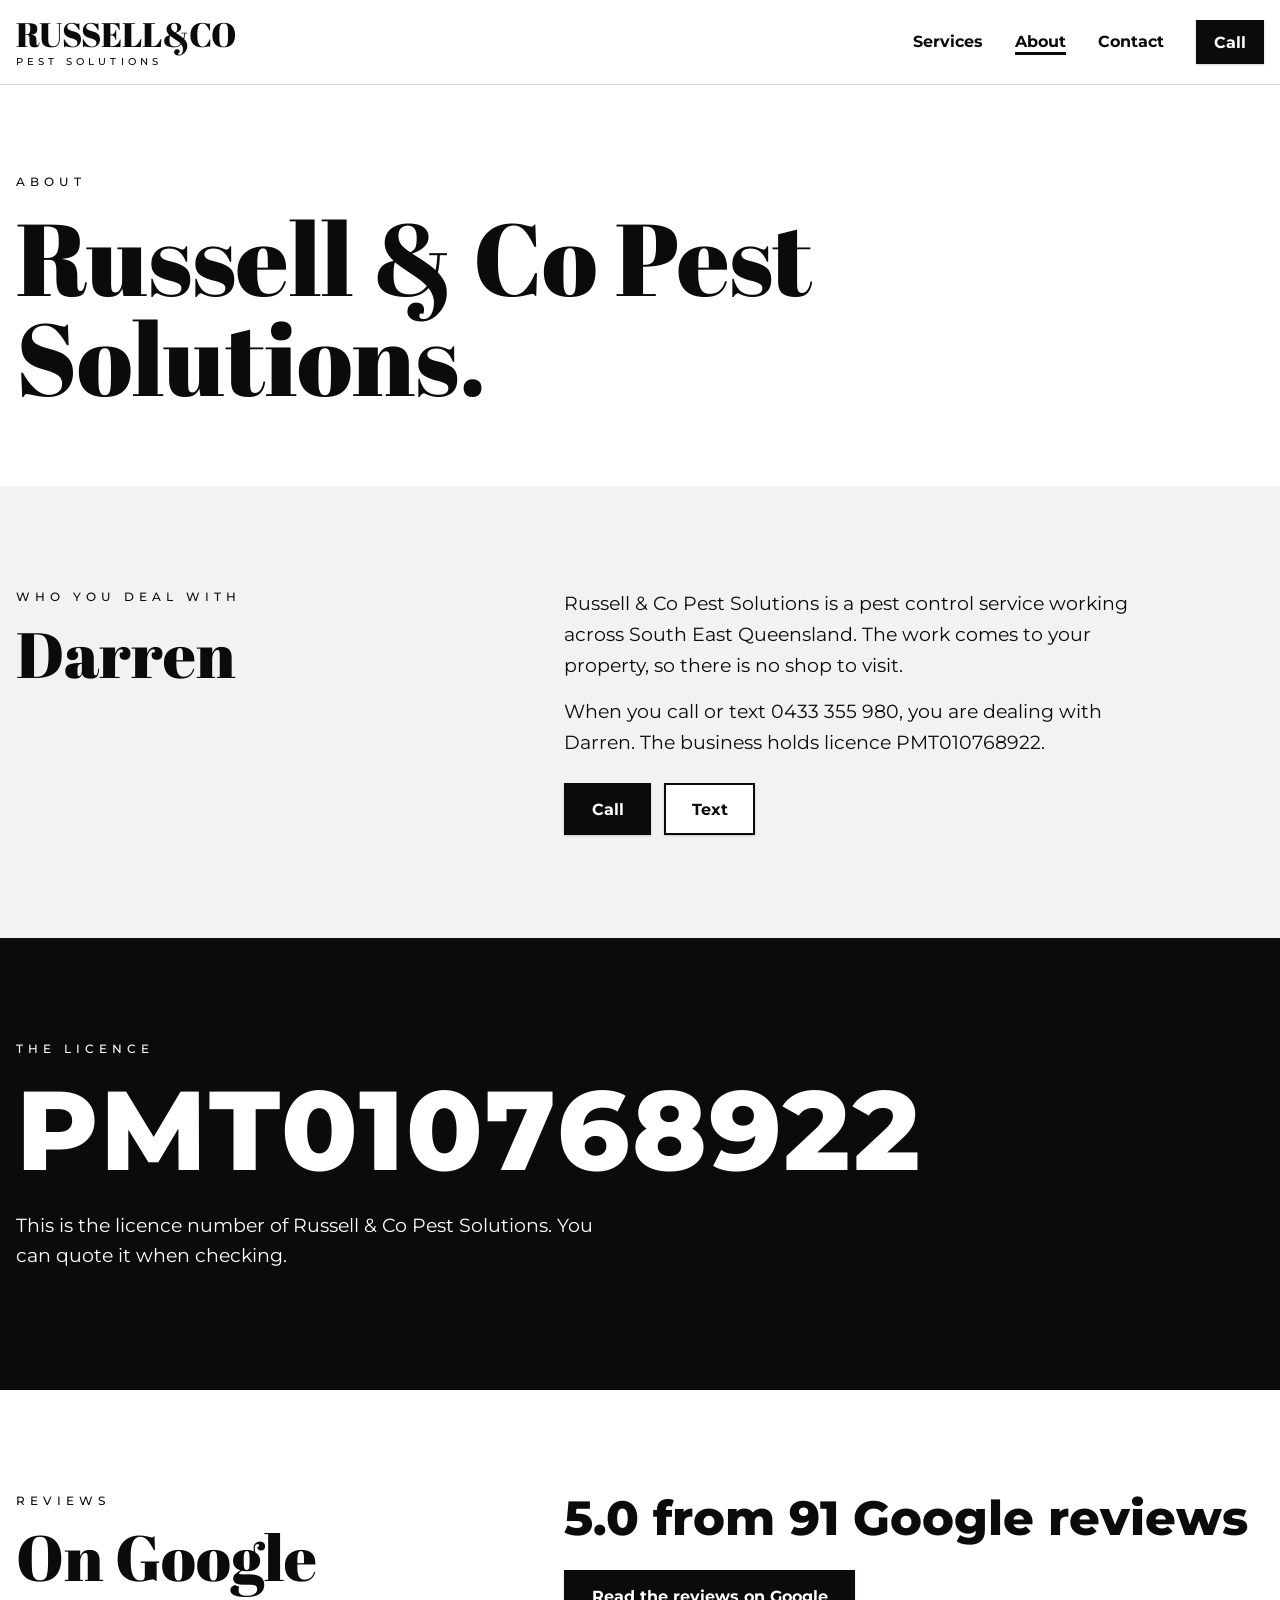
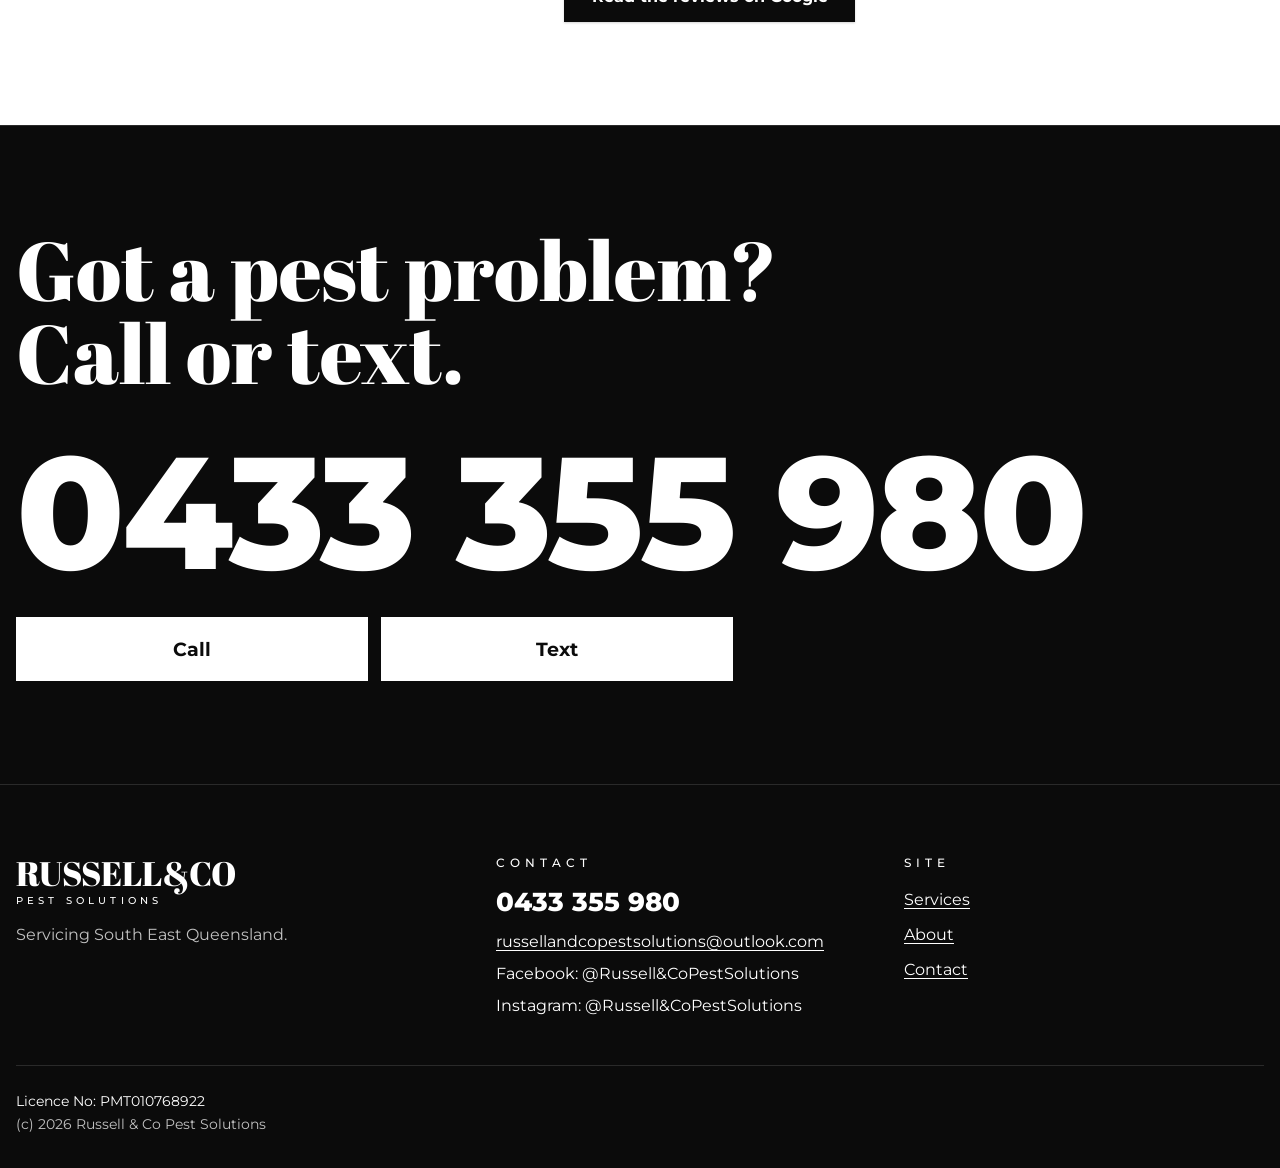
==== about.html @ 946ad340 "Build Russell & Co Pest Solutions website Four-page static site: phone number poster hero, services," ====
<!DOCTYPE html>
<html lang="en-AU">
<head>
<meta charset="utf-8">
<meta name="viewport" content="width=device-width, initial-scale=1">
<title>About | Russell &amp; Co Pest Solutions</title>
<meta name="description" content="Russell &amp; Co Pest Solutions is a licensed pest control service across South East Queensland. Licence No: PMT010768922.">
<meta property="og:title" content="About | Russell &amp; Co Pest Solutions">
<meta property="og:description" content="Russell &amp; Co Pest Solutions is a licensed pest control service across South East Queensland. Licence No: PMT010768922.">
<meta property="og:type" content="website">
<meta property="og:image" content="images/og-image.png">
<meta name="twitter:card" content="summary_large_image">
<link rel="icon" href="images/favicon.svg" type="image/svg+xml">
<link rel="icon" href="images/favicon-32.png" sizes="32x32" type="image/png">
<link rel="apple-touch-icon" href="images/apple-touch-icon.png">
<link rel="preconnect" href="https://fonts.googleapis.com">
<link rel="preconnect" href="https://fonts.gstatic.com" crossorigin>
<link href="https://fonts.googleapis.com/css2?family=Abril+Fatface&amp;family=Montserrat:wght@400;500;700;800&amp;display=swap" rel="stylesheet">
<link rel="stylesheet" href="styles.css">
<script src="main.js" defer></script>
</head>
<body class="has-callbar">
<a class="skip-link" href="#main">Skip to content</a>
<header class="site-header">
<div class="container header-inner">
<!-- FALLBACK WORDMARK: replace with real logo -->
<a class="brand" href="index.html" aria-label="Russell &amp; Co Pest Solutions, home">
<span class="brand-name" aria-hidden="true">RUSSELL&amp;CO</span>
<span class="brand-sub" aria-hidden="true">Pest Solutions</span>
</a>
<a class="btn header-call" href="tel:+61433355980">Call</a>
<button class="nav-toggle" type="button" aria-expanded="false" aria-controls="site-nav">Menu</button>
<nav class="site-nav" id="site-nav" aria-label="Main">
<ul>
<li><a href="services.html">Services</a></li>
<li><a href="about.html" aria-current="page">About</a></li>
<li><a href="contact.html">Contact</a></li>
</ul>
</nav>
</div>
</header>
<main id="main">
<section class="page-head" data-callbar-trigger>
<div class="container">
<p class="eyebrow">About</p>
<h1>Russell &amp; Co Pest Solutions.</h1>
</div>
</section>

<section class="section bg-fog reveal" aria-labelledby="who-h">
<div class="container split">
<div><p class="eyebrow">Who you deal with</p><h2 id="who-h">Darren</h2></div>
<div class="prose">
<p>Russell &amp; Co Pest Solutions is a pest control service working across South East Queensland. The work comes to your property, so there is no shop to visit.</p>
<p>When you call or text 0433 355 980, you are dealing with Darren. The business holds licence PMT010768922.</p>
<div class="btn-row"><a class="btn" href="tel:+61433355980">Call</a><a class="btn btn-ghost" href="sms:+61433355980">Text</a></div>
</div>
</div>
</section>

<section class="section dark reveal" aria-labelledby="licence-h">
<div class="container">
<p class="eyebrow">The licence</p>
<h2 id="licence-h" class="visually-hidden">Licence number</h2>
<p class="licence-number">PMT010768922</p>
<p class="prose">This is the licence number of Russell &amp; Co Pest Solutions. You can quote it when checking.</p>
</div>
</section>

<section class="section reveal" aria-labelledby="reviews-h">
<div class="container split">
<div><p class="eyebrow">Reviews</p><h2 id="reviews-h">On Google</h2></div>
<div>
<!-- VERIFY RATING AT LAUNCH -->
<p class="rating-line">5.0 from 91 Google reviews</p>
<div class="btn-row"><a class="btn" href="https://www.google.com/maps/search/?api=1&amp;query=Russell+%26+Co+Pest+Solutions" target="_blank" rel="noopener">Read the reviews on Google</a></div>
</div>
</div>
</section>

<section class="section callband dark reveal" aria-labelledby="call-h">
<div class="container">
<h2 id="call-h">Got a pest problem? Call or text.</h2>
<a class="poster" href="tel:+61433355980" aria-label="Call 0433 355 980">0433 355 980</a>
<div class="btn-row"><a class="btn btn-lg" href="tel:+61433355980">Call</a><a class="btn btn-lg" href="sms:+61433355980">Text</a></div>
</div>
</section>
</main>
<footer class="site-footer dark">
<div class="container">
<div class="footer-grid">
<div>
<!-- FALLBACK WORDMARK: replace with real logo -->
<a class="brand" href="index.html" aria-label="Russell &amp; Co Pest Solutions, home">
<span class="brand-name" aria-hidden="true">RUSSELL&amp;CO</span>
<span class="brand-sub" aria-hidden="true">Pest Solutions</span>
</a>
<p class="muted footer-tag">Servicing South East Queensland.</p>
</div>
<div>
<h2>Contact</h2>
<p><a class="footer-phone" href="tel:+61433355980">0433 355 980</a></p>
<p><a href="mailto:russellandcopestsolutions@outlook.com">russellandcopestsolutions@outlook.com</a></p>
<p>Facebook: @Russell&amp;CoPestSolutions</p>
<p>Instagram: @Russell&amp;CoPestSolutions</p>
</div>
<div>
<h2>Site</h2>
<ul class="footer-links">
<li><a href="services.html">Services</a></li>
<li><a href="about.html">About</a></li>
<li><a href="contact.html">Contact</a></li>
</ul>
</div>
</div>
<div class="footer-base">
<p>Licence No: PMT010768922</p>
<p class="muted">(c) 2026 Russell &amp; Co Pest Solutions</p>
</div>
</div>
</footer>
<div class="callbar" id="callbar">
<a class="btn" href="tel:+61433355980">Call</a>
<a class="btn" href="sms:+61433355980">Text</a>
</div>
</body>
</html>
---- styles.css ----
/* Russell & Co Pest Solutions. Monochrome, type-led, call-first. */

:root {
  --ink: #0B0B0B;
  --paper: #FFFFFF;
  --fog: #F2F2F2;
  --graphite: #2A2A2A;
  --ash: #6B6B6B;
  --rule: #D9D9D9;

  --font-display: "Abril Fatface", "Playfair Display", Georgia, serif;
  --font-body: "Montserrat", system-ui, -apple-system, "Segoe UI", Roboto, Arial, sans-serif;

  --gutter: 1rem;
  --maxw: 1400px;
  --section-y: clamp(3.5rem, 8vw, 7rem);
}

*, *::before, *::after { box-sizing: border-box; }

html {
  -webkit-text-size-adjust: 100%;
  text-size-adjust: 100%;
}

@media (prefers-reduced-motion: no-preference) {
  html { scroll-behavior: smooth; }
}

body {
  margin: 0;
  background: var(--paper);
  color: var(--ink);
  font-family: var(--font-body);
  font-size: 1rem;
  line-height: 1.6;
  overflow-x: hidden;
}

img { max-width: 100%; height: auto; }

a { color: inherit; text-underline-offset: 0.2em; }

h1, h2, h3 {
  margin: 0;
  font-family: var(--font-display);
  font-weight: 400;
  line-height: 1;
}

p { margin: 0 0 1rem; }

:focus-visible {
  outline: 3px solid var(--ink);
  outline-offset: 3px;
}

.dark :focus-visible,
.callbar :focus-visible {
  outline-color: var(--paper);
}

.skip-link {
  position: absolute;
  left: var(--gutter);
  top: -4rem;
  z-index: 100;
  padding: 0.8rem 1.2rem;
  background: var(--ink);
  color: var(--paper);
  font-weight: 700;
}
.skip-link:focus { top: var(--gutter); outline-color: var(--paper); }

.container {
  width: min(100% - 2 * var(--gutter), var(--maxw));
  margin-inline: auto;
}

.section { padding-block: var(--section-y); }
.bg-fog { background: var(--fog); }
.dark { background: var(--ink); color: var(--paper); }

.eyebrow {
  margin: 0 0 1rem;
  font-family: var(--font-body);
  font-weight: 500;
  font-size: 0.78rem;
  line-height: 1.4;
  text-transform: uppercase;
  letter-spacing: 0.4em;
}

.muted { color: var(--ash); }
.dark .muted { color: rgba(255, 255, 255, 0.75); }

h2 { font-size: clamp(2rem, 5vw, 4rem); }

.lead {
  max-width: 40rem;
  font-size: clamp(1.05rem, 1.6vw, 1.3rem);
  line-height: 1.55;
}

/* Buttons */

.btn {
  display: inline-flex;
  align-items: center;
  justify-content: center;
  min-height: 52px;
  min-width: 44px;
  padding: 0.8rem 1.6rem;
  border: 2px solid var(--ink);
  background: var(--ink);
  color: var(--paper);
  font-family: var(--font-body);
  font-weight: 700;
  font-size: 1rem;
  line-height: 1.2;
  text-decoration: none;
  box-shadow: 0 1px 2px rgba(0, 0, 0, 0.18);
  transition: background-color 0.15s, color 0.15s;
  cursor: pointer;
}
.btn:hover { background: var(--paper); color: var(--ink); }

.btn-ghost { background: var(--paper); color: var(--ink); }
.btn-ghost:hover { background: var(--ink); color: var(--paper); }

.btn-lg {
  flex: 1 1 10rem;
  max-width: 22rem;
  min-height: 64px;
  font-size: 1.2rem;
}

.dark .btn { background: var(--paper); border-color: var(--paper); color: var(--ink); box-shadow: none; }
.dark .btn:hover { background: var(--ink); color: var(--paper); }

.btn-row {
  display: flex;
  flex-wrap: wrap;
  gap: 0.8rem;
  margin-top: 1.6rem;
}

/* Header */

.site-header {
  border-bottom: 1px solid var(--rule);
  background: var(--paper);
}

.header-inner {
  display: flex;
  flex-wrap: wrap;
  align-items: center;
  gap: 0.5rem;
  padding-block: 0.9rem;
}

.brand {
  display: inline-flex;
  flex-direction: column;
  margin-right: auto;
  color: var(--ink);
  text-decoration: none;
  line-height: 1;
}
.brand-name {
  font-family: var(--font-display);
  font-size: clamp(1.3rem, 5vw, 2.1rem);
  white-space: nowrap;
}
.brand-sub {
  margin-top: 0.35rem;
  font-family: var(--font-body);
  font-weight: 500;
  font-size: 0.62rem;
  text-transform: uppercase;
  letter-spacing: 0.42em;
  white-space: nowrap;
}
.dark .brand { color: var(--paper); }

.header-call { min-height: 44px; padding: 0.5rem 1rem; }

.nav-toggle {
  display: none;
  min-height: 44px;
  min-width: 44px;
  padding: 0.5rem 0.8rem;
  border: 2px solid var(--ink);
  background: var(--paper);
  color: var(--ink);
  font-family: var(--font-body);
  font-weight: 700;
  font-size: 1rem;
  cursor: pointer;
}
.js .nav-toggle { display: inline-flex; align-items: center; }
.nav-toggle[aria-expanded="true"] { background: var(--ink); color: var(--paper); }

.site-nav { flex-basis: 100%; order: 3; }
.js .site-nav { display: none; }
.js .site-nav.is-open { display: block; }

.site-nav ul {
  display: flex;
  flex-direction: column;
  margin: 0;
  padding: 0;
  list-style: none;
}
.site-nav a {
  display: block;
  padding: 0.85rem 0;
  border-top: 1px solid var(--rule);
  font-weight: 700;
  text-decoration: none;
}
.site-nav a[aria-current="page"] { text-decoration: underline; text-decoration-thickness: 3px; text-underline-offset: 0.3em; }

@media (min-width: 768px) {
  .header-inner { flex-wrap: nowrap; gap: 2rem; padding-block: 1.1rem; }
  .header-call { order: 2; }
  .js .nav-toggle { display: none; }
  .site-nav,
  .js .site-nav { display: block; flex-basis: auto; order: 1; margin-left: auto; }
  .site-nav ul { flex-direction: row; gap: 2rem; }
  .site-nav a { padding: 0.5rem 0; border-top: 0; }
}

/* Hero: the phone number as a poster */

.hero { padding-block: clamp(2.5rem, 7vw, 6rem) clamp(3rem, 7vw, 6rem); }

.hero h1 {
  max-width: 44rem;
  font-size: clamp(1.7rem, 3.4vw, 2.8rem);
  line-height: 1.05;
}

.hero .eyebrow { margin-top: clamp(2rem, 5vw, 4rem); margin-bottom: 0.6rem; }

.poster {
  display: block;
  font-family: var(--font-body);
  font-weight: 800;
  font-size: clamp(2.2rem, 12.4vw, 10.5rem);
  line-height: 1;
  letter-spacing: -0.02em;
  white-space: nowrap;
  color: var(--ink);
  text-decoration: none;
}
.poster:hover { text-decoration: underline; text-decoration-thickness: 0.06em; text-underline-offset: 0.12em; }
.dark .poster { color: var(--paper); }

.licence-line {
  margin: 1rem 0 0;
  font-size: clamp(1rem, 1.8vw, 1.5rem);
  font-weight: 400;
  letter-spacing: 0.04em;
}

/* Credentials strip */

.creds { padding-block: clamp(2rem, 5vw, 3.5rem); }
.creds ul {
  display: grid;
  gap: 1.6rem;
  margin: 0;
  padding: 0;
  list-style: none;
}
.creds .eyebrow { margin-bottom: 0.4rem; color: rgba(255, 255, 255, 0.75); }
.creds-value {
  font-weight: 800;
  font-size: clamp(1.3rem, 2.6vw, 2rem);
  line-height: 1.2;
  letter-spacing: 0.01em;
  overflow-wrap: anywhere;
}
.creds a { color: var(--paper); text-decoration-thickness: 2px; }

@media (min-width: 768px) {
  .creds ul { grid-template-columns: repeat(3, 1fr); gap: 0; }
  .creds li { padding-inline: 2rem; border-left: 1px solid var(--graphite); }
  .creds li:first-child { padding-left: 0; border-left: 0; }
  .creds li:last-child { padding-right: 0; }
}

/* Tiles */

.section-head { margin-bottom: clamp(1.8rem, 4vw, 3rem); }

.tiles {
  display: grid;
  grid-template-columns: repeat(2, 1fr);
  gap: 0.75rem;
  margin: 0;
  padding: 0;
  list-style: none;
}
.tile {
  display: flex;
  align-items: flex-end;
  height: 100%;
  min-height: 8.5rem;
  padding: clamp(1.1rem, 3vw, 2rem);
  border: 1px solid var(--ink);
  background: var(--paper);
  color: var(--ink);
  font-family: var(--font-display);
  font-size: clamp(1.4rem, 3.4vw, 2.4rem);
  line-height: 1;
  text-decoration: none;
  transition: background-color 0.15s, color 0.15s;
}
.tile:hover { background: var(--ink); color: var(--paper); }
.tile:focus-visible:hover { outline-color: var(--ink); }

@media (min-width: 768px) {
  .tiles { grid-template-columns: repeat(3, 1fr); gap: 1rem; }
  .tile { min-height: 12rem; }
}

/* Two column text blocks */

.split { display: grid; gap: 1.2rem; }
@media (min-width: 768px) {
  .split { grid-template-columns: 1fr 1.4fr; gap: 3rem; align-items: start; }
}

.prose { max-width: 38rem; font-size: clamp(1.05rem, 1.5vw, 1.2rem); }

/* Service area block */

.area h2 {
  margin-bottom: 1.6rem;
  font-size: clamp(2.4rem, 9.5vw, 8.5rem);
  line-height: 0.95;
  text-transform: uppercase;
}
.area p { max-width: 38rem; font-size: clamp(1.05rem, 1.5vw, 1.2rem); }

/* Closing call band */

.callband { border-top: 1px solid var(--graphite); }
.callband h2 { max-width: 16ch; font-size: clamp(2.2rem, 6.5vw, 5.5rem); }
.callband .poster { margin-top: clamp(1.5rem, 3vw, 2.5rem); }

/* Page head (inner pages) */

.page-head { padding-block: clamp(2.5rem, 7vw, 5.5rem) clamp(2rem, 5vw, 3.5rem); }
.page-head h1 { margin-bottom: 1.4rem; font-size: clamp(2.6rem, 8vw, 6.5rem); line-height: 0.98; }

/* Services */

.svc { padding-block: clamp(2.8rem, 6vw, 5rem); scroll-margin-top: 1rem; }
.svc h2 { font-size: clamp(2.2rem, 5vw, 4rem); }
.svc p { max-width: 38rem; font-size: clamp(1.05rem, 1.4vw, 1.15rem); }
.svc:focus { outline: none; }

/* About */

.licence-number {
  margin: 0 0 1.5rem;
  font-weight: 800;
  font-size: clamp(1.8rem, 8.8vw, 7rem);
  line-height: 1;
  letter-spacing: 0.02em;
}
.rating-line {
  margin: 0 0 0.4rem;
  font-weight: 800;
  font-size: clamp(1.6rem, 4vw, 3rem);
  line-height: 1.1;
}

/* Contact rows */

.rows { margin: 0; padding: 0; list-style: none; border-bottom: 1px solid var(--ink); }
.row {
  display: grid;
  gap: 0.3rem;
  min-height: 44px;
  padding: clamp(1.2rem, 3vw, 2rem) var(--gutter);
  border-top: 1px solid var(--ink);
  color: var(--ink);
  text-decoration: none;
  transition: background-color 0.15s, color 0.15s;
}
.row:hover { background: var(--ink); color: var(--paper); }
.row:focus-visible:hover { outline-color: var(--ink); }
.row .eyebrow { margin: 0; }
.row-value {
  font-weight: 800;
  font-size: clamp(1.35rem, 6vw, 3.4rem);
  line-height: 1.1;
  overflow-wrap: anywhere;
}
@media (min-width: 768px) {
  .row { grid-template-columns: 12rem 1fr; align-items: center; padding-inline: 1.5rem; }
}

.socials { margin: 0; padding: 0; list-style: none; font-size: clamp(1.05rem, 1.6vw, 1.3rem); }
.socials li { padding-block: 0.4rem; overflow-wrap: anywhere; }
.socials strong { font-weight: 800; }

/* Footer */

.site-footer {
  padding-block: clamp(2.5rem, 6vw, 4.5rem) 2rem;
  border-top: 1px solid var(--graphite);
}
.footer-grid { display: grid; gap: 2rem; }
.footer-grid h2 {
  margin-bottom: 0.8rem;
  font-family: var(--font-body);
  font-size: 0.78rem;
  font-weight: 500;
  text-transform: uppercase;
  letter-spacing: 0.4em;
}
.footer-grid p { margin-bottom: 0.4rem; }
.footer-grid a { overflow-wrap: anywhere; }
.footer-phone { font-weight: 800; font-size: 1.6rem; text-decoration: none; }
.footer-phone:hover { text-decoration: underline; }
.footer-links { margin: 0; padding: 0; list-style: none; }
.footer-links a { display: inline-block; padding-block: 0.3rem; }
.footer-base {
  margin-top: 2.5rem;
  padding-top: 1.5rem;
  border-top: 1px solid var(--graphite);
  font-size: 0.9rem;
}
.footer-base p { margin: 0; }

@media (min-width: 768px) {
  .footer-grid { grid-template-columns: 1.2fr 1fr 1fr; gap: 3rem; }
}

/* Sticky mobile call bar */

.callbar { display: none; }

@media (max-width: 767.98px) {
  .callbar {
    position: fixed;
    left: 0;
    right: 0;
    bottom: 0;
    z-index: 50;
    display: flex;
    gap: 0.6rem;
    padding: 0.6rem var(--gutter) calc(0.6rem + env(safe-area-inset-bottom));
    background: var(--ink);
    border-top: 1px solid var(--graphite);
    transform: translateY(100%);
    visibility: hidden;
    transition: transform 0.2s, visibility 0.2s;
  }
  .callbar.is-visible { transform: none; visibility: visible; }
  .callbar .btn {
    flex: 1 1 0;
    min-height: 52px;
    background: var(--paper);
    border-color: var(--paper);
    color: var(--ink);
    box-shadow: none;
  }
  .callbar .btn + .btn { background: var(--ink); color: var(--paper); }
  .has-callbar .site-footer { padding-bottom: calc(6rem + env(safe-area-inset-bottom)); }
}

/* Scroll reveal. Hidden state only exists when JS adds the class. */

.reveal-ready .reveal {
  opacity: 0;
  transform: translateY(16px);
  transition: opacity 0.5s ease, transform 0.5s ease;
}
.reveal-ready .reveal.is-in { opacity: 1; transform: none; }

@media (prefers-reduced-motion: reduce) {
  *, *::before, *::after {
    animation: none !important;
    transition: none !important;
    scroll-behavior: auto !important;
  }
}

/* Utilities */

.visually-hidden {
  position: absolute;
  width: 1px;
  height: 1px;
  margin: -1px;
  padding: 0;
  overflow: hidden;
  clip: rect(0, 0, 0, 0);
  white-space: nowrap;
  border: 0;
}
.footer-tag { margin-top: 1rem; }
.rows-section { padding-bottom: clamp(3rem, 7vw, 6rem); }
.dark .prose { color: var(--paper); }
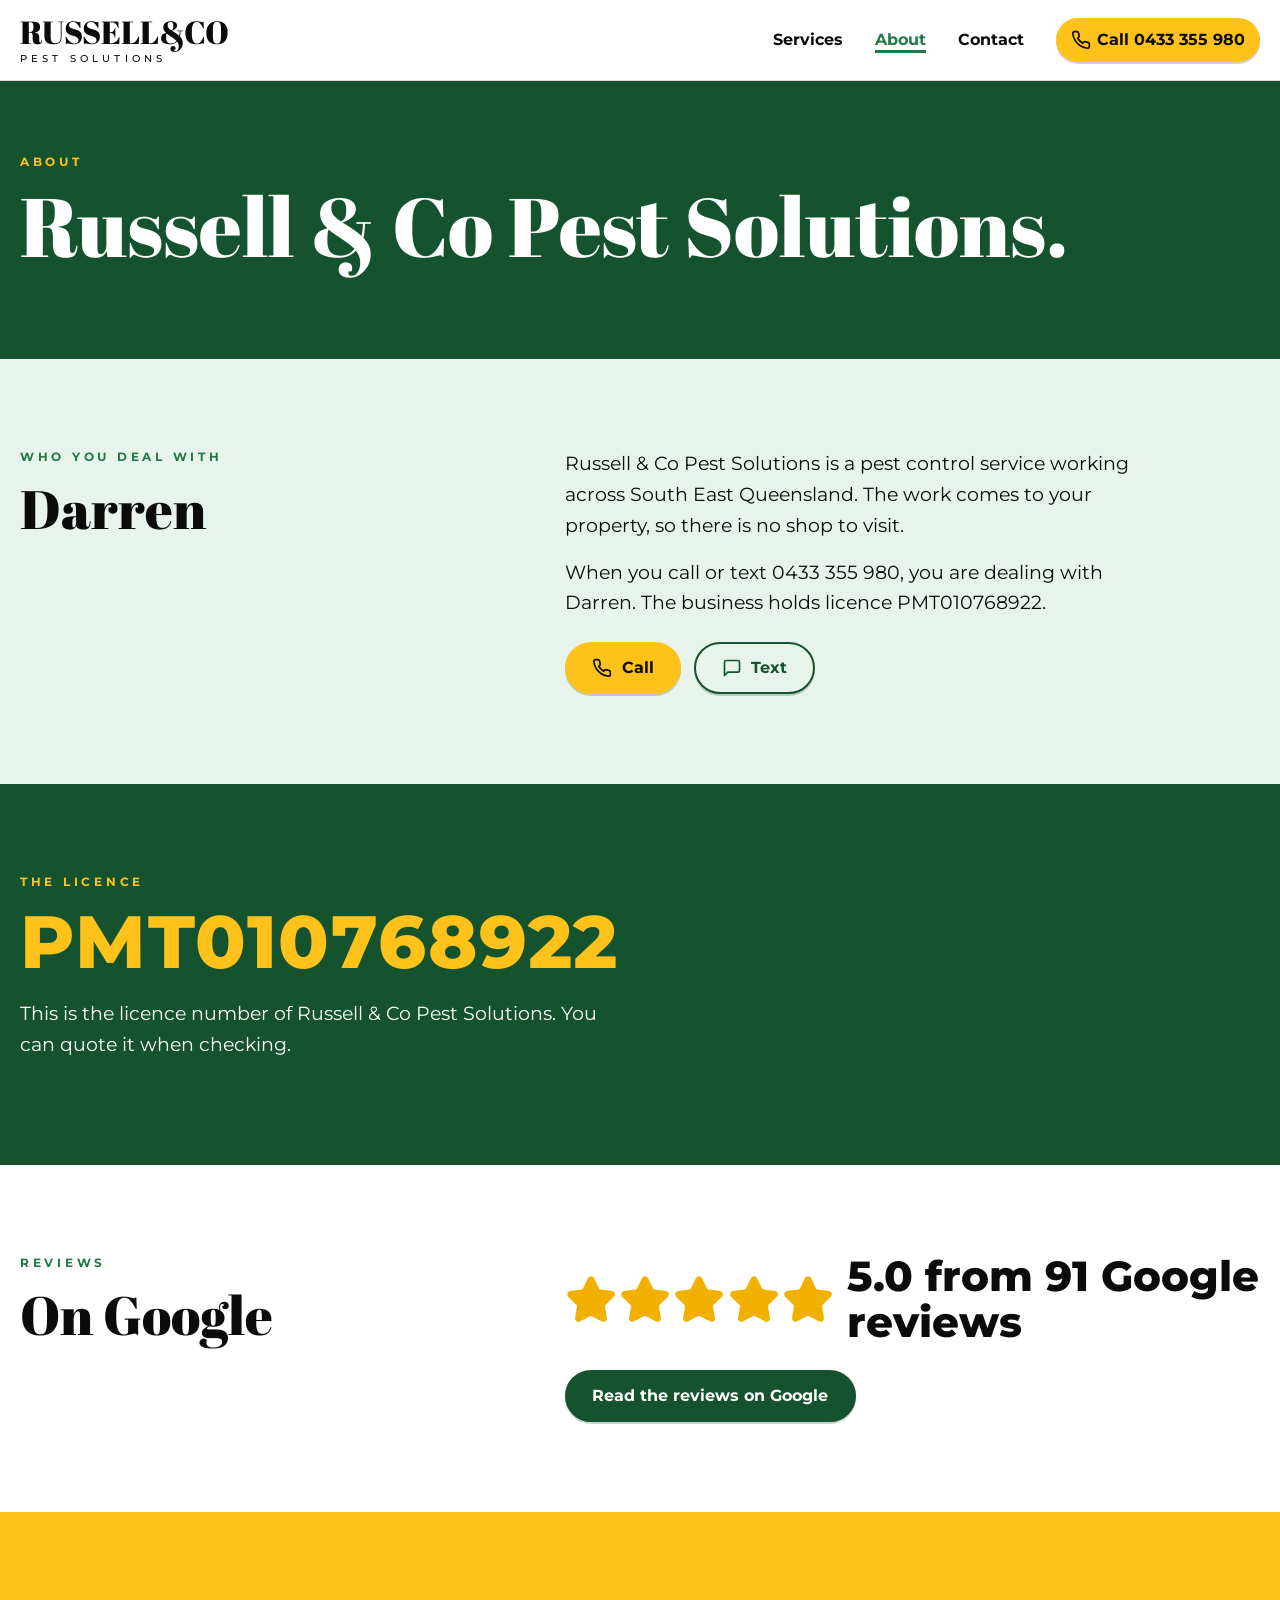
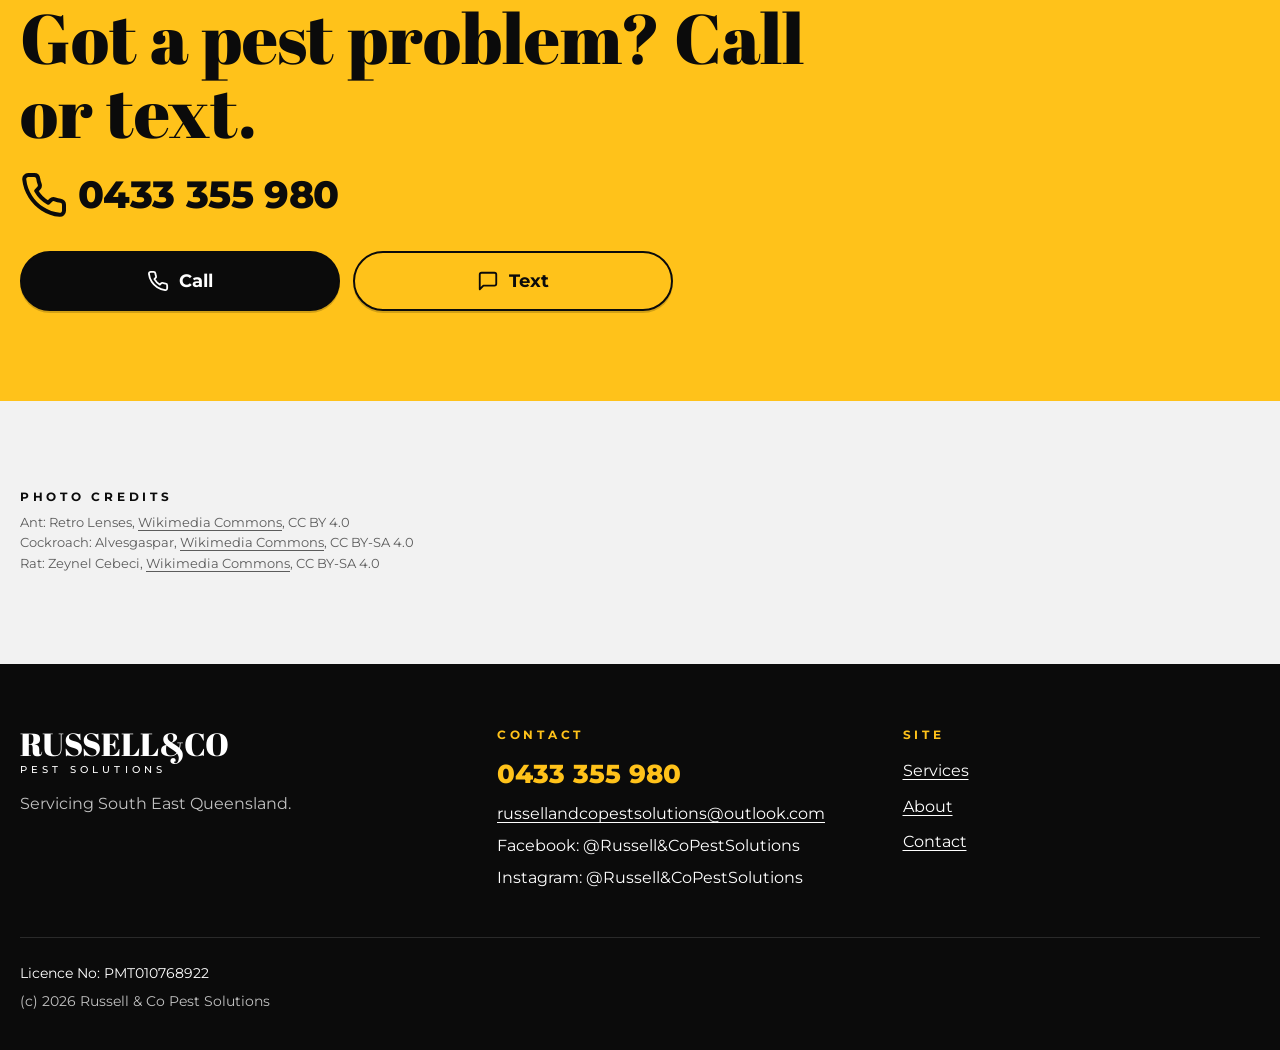
==== commit 95112e7d: "Redesign: green and amber palette, pest photos, icons, normal-size phone number Photos from Wikimedi" ====
--- a/about.html
+++ b/about.html
@@ -5,6 +5,7 @@
 <meta name="viewport" content="width=device-width, initial-scale=1">
 <title>About | Russell &amp; Co Pest Solutions</title>
 <meta name="description" content="Russell &amp; Co Pest Solutions is a licensed pest control service across South East Queensland. Licence No: PMT010768922.">
+<meta name="theme-color" content="#14532D">
 <meta property="og:title" content="About | Russell &amp; Co Pest Solutions">
 <meta property="og:description" content="Russell &amp; Co Pest Solutions is a licensed pest control service across South East Queensland. Licence No: PMT010768922.">
 <meta property="og:type" content="website">
@@ -20,6 +21,25 @@
 <script src="main.js" defer></script>
 </head>
 <body class="has-callbar">
+<svg class="visually-hidden" xmlns="http://www.w3.org/2000/svg" aria-hidden="true" focusable="false" width="0" height="0">
+<symbol id="i-phone" viewBox="0 0 24 24"><path d="M22 16.92v3a2 2 0 0 1-2.18 2 19.79 19.79 0 0 1-8.63-3.07 19.5 19.5 0 0 1-6-6 19.79 19.79 0 0 1-3.07-8.67A2 2 0 0 1 4.11 2h3a2 2 0 0 1 2 1.72 12.84 12.84 0 0 0 .7 2.81 2 2 0 0 1-.45 2.11L8.09 9.91a16 16 0 0 0 6 6l1.27-1.27a2 2 0 0 1 2.11-.45 12.84 12.84 0 0 0 2.81.7A2 2 0 0 1 22 16.92z" /></symbol>
+<symbol id="i-message-square" viewBox="0 0 24 24"><path d="M21 15a2 2 0 0 1-2 2H7l-4 4V5a2 2 0 0 1 2-2h14a2 2 0 0 1 2 2z" /></symbol>
+<symbol id="i-mail" viewBox="0 0 24 24"><rect width="20" height="16" x="2" y="4" rx="2" /> <path d="m22 7-8.97 5.7a1.94 1.94 0 0 1-2.06 0L2 7" /></symbol>
+<symbol id="i-star" viewBox="0 0 24 24"><path d="M11.525 2.295a.53.53 0 0 1 .95 0l2.31 4.679a2.123 2.123 0 0 0 1.595 1.16l5.166.756a.53.53 0 0 1 .294.904l-3.736 3.638a2.123 2.123 0 0 0-.611 1.878l.882 5.14a.53.53 0 0 1-.771.56l-4.618-2.428a2.122 2.122 0 0 0-1.973 0L6.396 21.01a.53.53 0 0 1-.77-.56l.881-5.139a2.122 2.122 0 0 0-.611-1.879L2.16 9.795a.53.53 0 0 1 .294-.906l5.165-.755a2.122 2.122 0 0 0 1.597-1.16z" /></symbol>
+<symbol id="i-badge-check" viewBox="0 0 24 24"><path d="M3.85 8.62a4 4 0 0 1 4.78-4.77 4 4 0 0 1 6.74 0 4 4 0 0 1 4.78 4.78 4 4 0 0 1 0 6.74 4 4 0 0 1-4.77 4.78 4 4 0 0 1-6.75 0 4 4 0 0 1-4.78-4.77 4 4 0 0 1 0-6.76Z" /> <path d="m9 12 2 2 4-4" /></symbol>
+<symbol id="i-house" viewBox="0 0 24 24"><path d="M15 21v-8a1 1 0 0 0-1-1h-4a1 1 0 0 0-1 1v8" /> <path d="M3 10a2 2 0 0 1 .709-1.528l7-5.999a2 2 0 0 1 2.582 0l7 5.999A2 2 0 0 1 21 10v9a2 2 0 0 1-2 2H5a2 2 0 0 1-2-2z" /></symbol>
+<symbol id="i-truck" viewBox="0 0 24 24"><path d="M14 18V6a2 2 0 0 0-2-2H4a2 2 0 0 0-2 2v11a1 1 0 0 0 1 1h2" /> <path d="M15 18H9" /> <path d="M19 18h2a1 1 0 0 0 1-1v-3.65a1 1 0 0 0-.22-.624l-3.48-4.35A1 1 0 0 0 17.52 8H14" /> <circle cx="17" cy="18" r="2" /> <circle cx="7" cy="18" r="2" /></symbol>
+<symbol id="i-user-round" viewBox="0 0 24 24"><circle cx="12" cy="8" r="5" /> <path d="M20 21a8 8 0 0 0-16 0" /></symbol>
+<symbol id="i-search" viewBox="0 0 24 24"><circle cx="11" cy="11" r="8" /> <path d="m21 21-4.3-4.3" /></symbol>
+<symbol id="i-rat" viewBox="0 0 24 24"><path d="M17 5c0-1.7-1.3-3-3-3s-3 1.3-3 3c0 .8.3 1.5.8 2H11c-3.9 0-7 3.1-7 7c0 2.2 1.8 4 4 4" /> <path d="M16.8 3.9c.3-.3.6-.5 1-.7 1.5-.6 3.3.1 3.9 1.6.6 1.5-.1 3.3-1.6 3.9l1.6 2.8c.2.3.2.7.2 1-.2.8-.9 1.2-1.7 1.1 0 0-1.6-.3-2.7-.6H17c-1.7 0-3 1.3-3 3" /> <path d="M13.2 18a3 3 0 0 0-2.2-5" /> <path d="M13 22H4a2 2 0 0 1 0-4h12" /> <path d="M16 9h.01" /></symbol>
+<symbol id="i-bug" viewBox="0 0 24 24"><path d="m8 2 1.88 1.88" /> <path d="M14.12 3.88 16 2" /> <path d="M9 7.13v-1a3.003 3.003 0 1 1 6 0v1" /> <path d="M12 20c-3.3 0-6-2.7-6-6v-3a4 4 0 0 1 4-4h4a4 4 0 0 1 4 4v3c0 3.3-2.7 6-6 6" /> <path d="M12 20v-9" /> <path d="M6.53 9C4.6 8.8 3 7.1 3 5" /> <path d="M6 13H2" /> <path d="M3 21c0-2.1 1.7-3.9 3.8-4" /> <path d="M20.97 5c0 2.1-1.6 3.8-3.5 4" /> <path d="M22 13h-4" /> <path d="M17.2 17c2.1.1 3.8 1.9 3.8 4" /></symbol>
+<symbol id="i-spray-can" viewBox="0 0 24 24"><path d="M3 3h.01" /> <path d="M7 5h.01" /> <path d="M11 7h.01" /> <path d="M3 7h.01" /> <path d="M7 9h.01" /> <path d="M3 11h.01" /> <rect width="4" height="4" x="15" y="5" /> <path d="m19 9 2 2v10c0 .6-.4 1-1 1h-6c-.6 0-1-.4-1-1V11l2-2" /> <path d="m13 14 8-2" /> <path d="m13 19 8-2" /></symbol>
+<symbol id="i-check" viewBox="0 0 24 24"><path d="M20 6 9 17l-5-5" /></symbol>
+<symbol id="i-ant" viewBox="0 0 24 24"><circle cx="12" cy="5.5" r="2"/><ellipse cx="12" cy="11.2" rx="1.8" ry="2.2"/><ellipse cx="12" cy="18" rx="2.8" ry="3.6"/><path d="M10.3 9.8 5 7M10.2 11.4 4.5 12.2M10.4 13 6 18M13.7 9.8 19 7M13.8 11.4 19.5 12.2M13.6 13 18 18M11 3.9 9 1.5M13 3.9 15 1.5"/></symbol>
+<symbol id="i-spider" viewBox="0 0 24 24"><circle cx="12" cy="9" r="2"/><circle cx="12" cy="15" r="3.6"/><path d="M10.2 8.4 5.5 5 3 1.5M10.1 9.8 4 9.5 1.5 6.5M10 14 4 14.5 1.5 18M10.4 16.5 6 20 4.5 23M13.8 8.4 18.5 5 21 1.5M13.9 9.8 20 9.5 22.5 6.5M14 14 20 14.5 22.5 18M13.6 16.5 18 20 19.5 23"/></symbol>
+<symbol id="i-cockroach" viewBox="0 0 24 24"><ellipse cx="12" cy="14.5" rx="4.5" ry="7"/><circle cx="12" cy="5.8" r="1.7"/><path d="M12 8.5V21.5M7.6 11.5 3 9M7.5 14.5 2.5 15.5M8 18 4 21.5M16.4 11.5 21 9M16.5 14.5 21.5 15.5M16 18 20 21.5M11 4.3 7 1M13 4.3 17 1"/></symbol>
+<symbol id="i-termite" viewBox="0 0 24 24"><circle cx="12" cy="5" r="2.4"/><ellipse cx="12" cy="15" rx="4.2" ry="6.5"/><path d="M8 13.5H16M8.2 17H15.8M8 8 5 5.5M16 8 19 5.5M9.3 7 6.5 2.5M14.7 7 17.5 2.5M7.9 12 4 12.5M16.1 12 20 12.5"/></symbol>
+</svg>
 <a class="skip-link" href="#main">Skip to content</a>
 <header class="site-header">
 <div class="container header-inner">
@@ -28,7 +48,7 @@
 <span class="brand-name" aria-hidden="true">RUSSELL&amp;CO</span>
 <span class="brand-sub" aria-hidden="true">Pest Solutions</span>
 </a>
-<a class="btn header-call" href="tel:+61433355980">Call</a>
+<a class="btn btn-amber header-call" href="tel:+61433355980"><svg class="icon" aria-hidden="true" focusable="false"><use href="#i-phone"/></svg><span>Call <span class="num">0433 355 980</span></span></a>
 <button class="nav-toggle" type="button" aria-expanded="false" aria-controls="site-nav">Menu</button>
 <nav class="site-nav" id="site-nav" aria-label="Main">
 <ul>
@@ -40,20 +60,20 @@
 </div>
 </header>
 <main id="main">
-<section class="page-head" data-callbar-trigger>
+<section class="page-head dark" data-callbar-trigger>
 <div class="container">
 <p class="eyebrow">About</p>
 <h1>Russell &amp; Co Pest Solutions.</h1>
 </div>
 </section>
 
-<section class="section bg-fog reveal" aria-labelledby="who-h">
+<section class="section bg-mint reveal" aria-labelledby="who-h">
 <div class="container split">
 <div><p class="eyebrow">Who you deal with</p><h2 id="who-h">Darren</h2></div>
 <div class="prose">
 <p>Russell &amp; Co Pest Solutions is a pest control service working across South East Queensland. The work comes to your property, so there is no shop to visit.</p>
 <p>When you call or text 0433 355 980, you are dealing with Darren. The business holds licence PMT010768922.</p>
-<div class="btn-row"><a class="btn" href="tel:+61433355980">Call</a><a class="btn btn-ghost" href="sms:+61433355980">Text</a></div>
+<div class="btn-row"><a class="btn btn-amber" href="tel:+61433355980"><svg class="icon" aria-hidden="true" focusable="false"><use href="#i-phone"/></svg>Call</a><a class="btn btn-ghost" href="sms:+61433355980"><svg class="icon" aria-hidden="true" focusable="false"><use href="#i-message-square"/></svg>Text</a></div>
 </div>
 </div>
 </section>
@@ -72,26 +92,32 @@
 <div><p class="eyebrow">Reviews</p><h2 id="reviews-h">On Google</h2></div>
 <div>
 <!-- VERIFY RATING AT LAUNCH -->
-<p class="rating-line">5.0 from 91 Google reviews</p>
+<p class="rating-line"><span class="stars" aria-hidden="true"><svg class="icon" aria-hidden="true" focusable="false"><use href="#i-star"/></svg><svg class="icon" aria-hidden="true" focusable="false"><use href="#i-star"/></svg><svg class="icon" aria-hidden="true" focusable="false"><use href="#i-star"/></svg><svg class="icon" aria-hidden="true" focusable="false"><use href="#i-star"/></svg><svg class="icon" aria-hidden="true" focusable="false"><use href="#i-star"/></svg></span>5.0 from 91 Google reviews</p>
 <div class="btn-row"><a class="btn" href="https://www.google.com/maps/search/?api=1&amp;query=Russell+%26+Co+Pest+Solutions" target="_blank" rel="noopener">Read the reviews on Google</a></div>
 </div>
 </div>
 </section>
 
-<section class="section callband dark reveal" aria-labelledby="call-h">
+<section class="section callband bg-amber reveal" aria-labelledby="call-h">
 <div class="container">
 <h2 id="call-h">Got a pest problem? Call or text.</h2>
-<a class="poster" href="tel:+61433355980" aria-label="Call 0433 355 980">0433 355 980</a>
-<div class="btn-row"><a class="btn btn-lg" href="tel:+61433355980">Call</a><a class="btn btn-lg" href="sms:+61433355980">Text</a></div>
+<a class="hero-phone" href="tel:+61433355980" aria-label="Call 0433 355 980"><svg class="icon" aria-hidden="true" focusable="false"><use href="#i-phone"/></svg>0433 355 980</a>
+<div class="btn-row"><a class="btn btn-amber btn-lg" href="tel:+61433355980"><svg class="icon" aria-hidden="true" focusable="false"><use href="#i-phone"/></svg>Call</a><a class="btn btn-ghost btn-lg" href="sms:+61433355980"><svg class="icon" aria-hidden="true" focusable="false"><use href="#i-message-square"/></svg>Text</a></div>
+</div>
+</section>
+<section class="section bg-fog" aria-labelledby="credits-h">
+<div class="container credits">
+<h2 id="credits-h" class="credits-h">Photo credits</h2>
+<ul><li>Ant: Retro Lenses, <a href="https://commons.wikimedia.org/wiki/File:Portrait_of_an_ant,_full_face_view.jpg">Wikimedia Commons</a>, CC BY 4.0</li><li>Cockroach: Alvesgaspar, <a href="https://commons.wikimedia.org/wiki/File:Cockroach_May_2007-1.jpg">Wikimedia Commons</a>, CC BY-SA 4.0</li><li>Rat: Zeynel Cebeci, <a href="https://commons.wikimedia.org/wiki/File:Rattus_norvegicus_-_Brown_rat_01.jpg">Wikimedia Commons</a>, CC BY-SA 4.0</li></ul>
 </div>
 </section>
 </main>
-<footer class="site-footer dark">
+<footer class="site-footer">
 <div class="container">
 <div class="footer-grid">
 <div>
 <!-- FALLBACK WORDMARK: replace with real logo -->
-<a class="brand" href="index.html" aria-label="Russell &amp; Co Pest Solutions, home">
+<a class="brand on-dark" href="index.html" aria-label="Russell &amp; Co Pest Solutions, home">
 <span class="brand-name" aria-hidden="true">RUSSELL&amp;CO</span>
 <span class="brand-sub" aria-hidden="true">Pest Solutions</span>
 </a>
@@ -120,8 +146,8 @@
 </div>
 </footer>
 <div class="callbar" id="callbar">
-<a class="btn" href="tel:+61433355980">Call</a>
-<a class="btn" href="sms:+61433355980">Text</a>
+<a class="btn" href="tel:+61433355980"><svg class="icon" aria-hidden="true" focusable="false"><use href="#i-phone"/></svg>Call</a>
+<a class="btn" href="sms:+61433355980"><svg class="icon" aria-hidden="true" focusable="false"><use href="#i-message-square"/></svg>Text</a>
 </div>
 </body>
 </html>
--- a/styles.css
+++ b/styles.css
@@ -1,19 +1,27 @@
-/* Russell & Co Pest Solutions. Monochrome, type-led, call-first. */
+/* Russell & Co Pest Solutions. Green and amber, photo-led, call-first. */
 
 :root {
   --ink: #0B0B0B;
   --paper: #FFFFFF;
   --fog: #F2F2F2;
   --graphite: #2A2A2A;
-  --ash: #6B6B6B;
+  --ash: #5C5C5C;
   --rule: #D9D9D9;
+
+  --green: #14532D;
+  --green-deep: #0C3A1F;
+  --green-mid: #1F7A43;
+  --mint: #E8F3EB;
+  --amber: #FFC21A;
+  --amber-deep: #F2B000;
 
   --font-display: "Abril Fatface", "Playfair Display", Georgia, serif;
   --font-body: "Montserrat", system-ui, -apple-system, "Segoe UI", Roboto, Arial, sans-serif;
 
   --gutter: 1rem;
-  --maxw: 1400px;
-  --section-y: clamp(3.5rem, 8vw, 7rem);
+  --maxw: 1240px;
+  --radius: 14px;
+  --section-y: clamp(3rem, 7vw, 6rem);
 }
 
 *, *::before, *::after { box-sizing: border-box; }
@@ -37,7 +45,7 @@
   overflow-x: hidden;
 }
 
-img { max-width: 100%; height: auto; }
+img { display: block; max-width: 100%; height: auto; }
 
 a { color: inherit; text-underline-offset: 0.2em; }
 
@@ -45,7 +53,7 @@
   margin: 0;
   font-family: var(--font-display);
   font-weight: 400;
-  line-height: 1;
+  line-height: 1.05;
 }
 
 p { margin: 0 0 1rem; }
@@ -57,7 +65,7 @@
 
 .dark :focus-visible,
 .callbar :focus-visible {
-  outline-color: var(--paper);
+  outline-color: var(--amber);
 }
 
 .skip-link {
@@ -70,7 +78,7 @@
   color: var(--paper);
   font-weight: 700;
 }
-.skip-link:focus { top: var(--gutter); outline-color: var(--paper); }
+.skip-link:focus { top: var(--gutter); outline-color: var(--amber); }
 
 .container {
   width: min(100% - 2 * var(--gutter), var(--maxw));
@@ -79,26 +87,42 @@
 
 .section { padding-block: var(--section-y); }
 .bg-fog { background: var(--fog); }
-.dark { background: var(--ink); color: var(--paper); }
+.bg-mint { background: var(--mint); }
+.dark { background: var(--green); color: var(--paper); }
+.bg-amber { background: var(--amber); color: var(--ink); }
+
+.icon {
+  width: 1.25em;
+  height: 1.25em;
+  flex: none;
+  fill: none;
+  stroke: currentColor;
+  stroke-width: 2;
+  stroke-linecap: round;
+  stroke-linejoin: round;
+}
 
 .eyebrow {
-  margin: 0 0 1rem;
+  margin: 0 0 0.9rem;
   font-family: var(--font-body);
-  font-weight: 500;
+  font-weight: 700;
   font-size: 0.78rem;
   line-height: 1.4;
   text-transform: uppercase;
-  letter-spacing: 0.4em;
-}
+  letter-spacing: 0.3em;
+  color: var(--green-mid);
+}
+.dark .eyebrow { color: var(--amber); }
+.bg-amber .eyebrow { color: var(--green); }
 
 .muted { color: var(--ash); }
-.dark .muted { color: rgba(255, 255, 255, 0.75); }
-
-h2 { font-size: clamp(2rem, 5vw, 4rem); }
+.dark .muted { color: rgba(255, 255, 255, 0.82); }
+
+h2 { font-size: clamp(2rem, 4.6vw, 3.4rem); }
 
 .lead {
   max-width: 40rem;
-  font-size: clamp(1.05rem, 1.6vw, 1.3rem);
+  font-size: clamp(1.05rem, 1.6vw, 1.25rem);
   line-height: 1.55;
 }
 
@@ -108,46 +132,53 @@
   display: inline-flex;
   align-items: center;
   justify-content: center;
+  gap: 0.6rem;
   min-height: 52px;
   min-width: 44px;
   padding: 0.8rem 1.6rem;
-  border: 2px solid var(--ink);
-  background: var(--ink);
+  border: 2px solid var(--green);
+  border-radius: 999px;
+  background: var(--green);
   color: var(--paper);
   font-family: var(--font-body);
   font-weight: 700;
   font-size: 1rem;
   line-height: 1.2;
   text-decoration: none;
-  box-shadow: 0 1px 2px rgba(0, 0, 0, 0.18);
-  transition: background-color 0.15s, color 0.15s;
+  box-shadow: 0 2px 0 rgba(0, 0, 0, 0.18);
+  transition: background-color 0.15s, color 0.15s, border-color 0.15s;
   cursor: pointer;
 }
-.btn:hover { background: var(--paper); color: var(--ink); }
-
-.btn-ghost { background: var(--paper); color: var(--ink); }
-.btn-ghost:hover { background: var(--ink); color: var(--paper); }
-
-.btn-lg {
-  flex: 1 1 10rem;
-  max-width: 22rem;
-  min-height: 64px;
-  font-size: 1.2rem;
-}
-
-.dark .btn { background: var(--paper); border-color: var(--paper); color: var(--ink); box-shadow: none; }
-.dark .btn:hover { background: var(--ink); color: var(--paper); }
+.btn:hover { background: var(--paper); color: var(--green); }
+
+.btn-amber { background: var(--amber); border-color: var(--amber); color: var(--ink); }
+.btn-amber:hover { background: var(--ink); border-color: var(--ink); color: var(--amber); }
+
+.btn-ghost { background: transparent; color: var(--green); }
+.btn-ghost:hover { background: var(--green); color: var(--paper); }
+
+.dark .btn-ghost { border-color: var(--paper); color: var(--paper); }
+.dark .btn-ghost:hover { background: var(--paper); color: var(--green); }
+
+.bg-amber .btn { background: var(--ink); border-color: var(--ink); color: var(--paper); }
+.bg-amber .btn:hover { background: transparent; color: var(--ink); }
+.bg-amber .btn-ghost { background: transparent; color: var(--ink); }
+.bg-amber .btn-ghost:hover { background: var(--ink); color: var(--paper); }
+
+.btn-lg { flex: 1 1 11rem; max-width: 20rem; min-height: 60px; font-size: 1.1rem; }
 
 .btn-row {
   display: flex;
   flex-wrap: wrap;
   gap: 0.8rem;
-  margin-top: 1.6rem;
+  margin-top: 1.5rem;
 }
 
 /* Header */
 
 .site-header {
+  position: relative;
+  z-index: 20;
   border-bottom: 1px solid var(--rule);
   background: var(--paper);
 }
@@ -157,7 +188,7 @@
   flex-wrap: wrap;
   align-items: center;
   gap: 0.5rem;
-  padding-block: 0.9rem;
+  padding-block: 0.8rem;
 }
 
 .brand {
@@ -170,7 +201,7 @@
 }
 .brand-name {
   font-family: var(--font-display);
-  font-size: clamp(1.3rem, 5vw, 2.1rem);
+  font-size: clamp(1.15rem, 5vw, 2rem);
   white-space: nowrap;
 }
 .brand-sub {
@@ -184,23 +215,25 @@
 }
 .dark .brand { color: var(--paper); }
 
-.header-call { min-height: 44px; padding: 0.5rem 1rem; }
+.header-call { min-height: 44px; padding: 0.5rem 0.8rem; gap: 0.4rem; }
+.header-call .num { display: none; }
 
 .nav-toggle {
   display: none;
   min-height: 44px;
   min-width: 44px;
-  padding: 0.5rem 0.8rem;
-  border: 2px solid var(--ink);
+  padding: 0.5rem 0.7rem;
+  border: 2px solid var(--green);
+  border-radius: 999px;
   background: var(--paper);
-  color: var(--ink);
+  color: var(--green);
   font-family: var(--font-body);
   font-weight: 700;
   font-size: 1rem;
   cursor: pointer;
 }
 .js .nav-toggle { display: inline-flex; align-items: center; }
-.nav-toggle[aria-expanded="true"] { background: var(--ink); color: var(--paper); }
+.nav-toggle[aria-expanded="true"] { background: var(--green); color: var(--paper); }
 
 .site-nav { flex-basis: 100%; order: 3; }
 .js .site-nav { display: none; }
@@ -220,11 +253,12 @@
   font-weight: 700;
   text-decoration: none;
 }
-.site-nav a[aria-current="page"] { text-decoration: underline; text-decoration-thickness: 3px; text-underline-offset: 0.3em; }
+.site-nav a[aria-current="page"] { color: var(--green-mid); text-decoration: underline; text-decoration-thickness: 3px; text-underline-offset: 0.3em; }
 
 @media (min-width: 768px) {
-  .header-inner { flex-wrap: nowrap; gap: 2rem; padding-block: 1.1rem; }
+  .header-inner { flex-wrap: nowrap; gap: 2rem; padding-block: 1rem; }
   .header-call { order: 2; }
+  .header-call .num { display: inline; }
   .js .nav-toggle { display: none; }
   .site-nav,
   .js .site-nav { display: block; flex-basis: auto; order: 1; margin-left: auto; }
@@ -232,99 +266,139 @@
   .site-nav a { padding: 0.5rem 0; border-top: 0; }
 }
 
-/* Hero: the phone number as a poster */
-
-.hero { padding-block: clamp(2.5rem, 7vw, 6rem) clamp(3rem, 7vw, 6rem); }
+/* Hero */
+
+.hero { padding-block: clamp(2.2rem, 6vw, 5rem); overflow: hidden; }
+
+.hero-grid { display: grid; gap: 2rem; align-items: center; }
 
 .hero h1 {
-  max-width: 44rem;
-  font-size: clamp(1.7rem, 3.4vw, 2.8rem);
-  line-height: 1.05;
-}
-
-.hero .eyebrow { margin-top: clamp(2rem, 5vw, 4rem); margin-bottom: 0.6rem; }
-
-.poster {
-  display: block;
-  font-family: var(--font-body);
+  max-width: 14ch;
+  font-size: clamp(2.4rem, 6.4vw, 4.8rem);
+  line-height: 1;
+}
+
+.hero .lead { margin-top: 1.2rem; color: rgba(255, 255, 255, 0.92); }
+
+.hero-phone {
+  display: inline-flex;
+  align-items: center;
+  gap: 0.6rem;
+  margin: 1.4rem 0 0;
   font-weight: 800;
-  font-size: clamp(2.2rem, 12.4vw, 10.5rem);
+  font-size: clamp(1.6rem, 5.4vw, 2.4rem);
   line-height: 1;
-  letter-spacing: -0.02em;
-  white-space: nowrap;
-  color: var(--ink);
+  letter-spacing: -0.01em;
+  color: var(--amber);
   text-decoration: none;
 }
-.poster:hover { text-decoration: underline; text-decoration-thickness: 0.06em; text-underline-offset: 0.12em; }
-.dark .poster { color: var(--paper); }
-
-.licence-line {
-  margin: 1rem 0 0;
-  font-size: clamp(1rem, 1.8vw, 1.5rem);
-  font-weight: 400;
-  letter-spacing: 0.04em;
-}
-
-/* Credentials strip */
-
-.creds { padding-block: clamp(2rem, 5vw, 3.5rem); }
-.creds ul {
+.hero-phone:hover { text-decoration: underline; text-underline-offset: 0.2em; }
+
+.badges {
+  display: flex;
+  flex-wrap: wrap;
+  gap: 0.6rem;
+  margin: 1.4rem 0 0;
+  padding: 0;
+  list-style: none;
+}
+.badge {
+  display: inline-flex;
+  align-items: center;
+  gap: 0.5rem;
+  padding: 0.5rem 0.9rem;
+  border: 1px solid rgba(255, 255, 255, 0.35);
+  border-radius: 999px;
+  font-size: 0.85rem;
+  font-weight: 700;
+}
+.badge .icon { color: var(--amber); }
+
+.hero-media {
   display: grid;
-  gap: 1.6rem;
+  grid-template-columns: 1.2fr 1fr;
+  grid-template-rows: 1fr 1fr;
+  gap: 0.7rem;
+  aspect-ratio: 1 / 0.9;
+}
+.hero-media figure { margin: 0; overflow: hidden; border-radius: var(--radius); background: var(--green-deep); }
+.hero-media figure:first-child { grid-row: 1 / 3; }
+.hero-media img { width: 100%; height: 100%; object-fit: cover; }
+
+@media (min-width: 900px) {
+  .hero-grid { grid-template-columns: 1.05fr 1fr; gap: 3.5rem; }
+}
+
+/* Trust strip */
+
+.trust { padding-block: clamp(1.6rem, 4vw, 2.4rem); background: var(--amber); }
+.trust ul {
+  display: grid;
+  gap: 1.1rem;
   margin: 0;
   padding: 0;
   list-style: none;
 }
-.creds .eyebrow { margin-bottom: 0.4rem; color: rgba(255, 255, 255, 0.75); }
-.creds-value {
-  font-weight: 800;
-  font-size: clamp(1.3rem, 2.6vw, 2rem);
-  line-height: 1.2;
-  letter-spacing: 0.01em;
-  overflow-wrap: anywhere;
-}
-.creds a { color: var(--paper); text-decoration-thickness: 2px; }
+.trust li { display: flex; align-items: center; gap: 0.9rem; }
+.trust .icon { width: 2.2rem; height: 2.2rem; }
+.trust-label { display: block; font-size: 0.72rem; font-weight: 700; letter-spacing: 0.2em; text-transform: uppercase; }
+.trust-value { display: block; font-weight: 800; font-size: clamp(1.05rem, 2vw, 1.35rem); line-height: 1.25; overflow-wrap: anywhere; }
+.trust a { text-decoration-thickness: 2px; }
 
 @media (min-width: 768px) {
-  .creds ul { grid-template-columns: repeat(3, 1fr); gap: 0; }
-  .creds li { padding-inline: 2rem; border-left: 1px solid var(--graphite); }
-  .creds li:first-child { padding-left: 0; border-left: 0; }
-  .creds li:last-child { padding-right: 0; }
-}
-
-/* Tiles */
-
-.section-head { margin-bottom: clamp(1.8rem, 4vw, 3rem); }
-
-.tiles {
+  .trust ul { grid-template-columns: repeat(3, 1fr); gap: 2rem; }
+}
+
+/* Section heads */
+
+.section-head { margin-bottom: clamp(1.6rem, 4vw, 2.6rem); }
+
+/* Pest cards */
+
+.cards {
   display: grid;
-  grid-template-columns: repeat(2, 1fr);
-  gap: 0.75rem;
+  grid-template-columns: 1fr;
+  gap: 1rem;
   margin: 0;
   padding: 0;
   list-style: none;
 }
-.tile {
+.card {
   display: flex;
-  align-items: flex-end;
+  flex-direction: column;
   height: 100%;
-  min-height: 8.5rem;
-  padding: clamp(1.1rem, 3vw, 2rem);
-  border: 1px solid var(--ink);
+  overflow: hidden;
+  border: 1px solid var(--rule);
+  border-radius: var(--radius);
   background: var(--paper);
   color: var(--ink);
-  font-family: var(--font-display);
-  font-size: clamp(1.4rem, 3.4vw, 2.4rem);
-  line-height: 1;
   text-decoration: none;
-  transition: background-color 0.15s, color 0.15s;
-}
-.tile:hover { background: var(--ink); color: var(--paper); }
-.tile:focus-visible:hover { outline-color: var(--ink); }
-
-@media (min-width: 768px) {
-  .tiles { grid-template-columns: repeat(3, 1fr); gap: 1rem; }
-  .tile { min-height: 12rem; }
+  box-shadow: 0 2px 0 rgba(0, 0, 0, 0.06);
+  transition: transform 0.15s, box-shadow 0.15s, border-color 0.15s;
+}
+.card:hover { transform: translateY(-3px); border-color: var(--green); box-shadow: 0 8px 0 rgba(20, 83, 45, 0.18); }
+.card-img { aspect-ratio: 16 / 10; overflow: hidden; background: var(--mint); }
+.card-img img { width: 100%; height: 100%; object-fit: cover; }
+.card-body { display: flex; align-items: center; gap: 0.9rem; padding: 1rem 1.1rem 1.2rem; }
+.card-icon {
+  display: grid;
+  place-items: center;
+  width: 3rem;
+  height: 3rem;
+  flex: none;
+  border-radius: 50%;
+  background: var(--green);
+  color: var(--amber);
+}
+.card-icon .icon { width: 1.6rem; height: 1.6rem; }
+.card-name { font-family: var(--font-display); font-size: 1.6rem; line-height: 1; }
+.card-more { display: block; margin-top: 0.25rem; font-size: 0.85rem; font-weight: 700; color: var(--green-mid); }
+
+@media (min-width: 560px) {
+  .cards { grid-template-columns: repeat(2, 1fr); }
+}
+@media (min-width: 900px) {
+  .cards { grid-template-columns: repeat(3, 1fr); gap: 1.3rem; }
 }
 
 /* Two column text blocks */
@@ -336,75 +410,100 @@
 
 .prose { max-width: 38rem; font-size: clamp(1.05rem, 1.5vw, 1.2rem); }
 
-/* Service area block */
-
-.area h2 {
-  margin-bottom: 1.6rem;
-  font-size: clamp(2.4rem, 9.5vw, 8.5rem);
-  line-height: 0.95;
-  text-transform: uppercase;
-}
+.points { display: grid; gap: 1rem; margin: 1.4rem 0 0; padding: 0; list-style: none; }
+.points li { display: flex; align-items: center; gap: 0.9rem; font-weight: 700; }
+.points .card-icon { width: 2.8rem; height: 2.8rem; }
+
+/* Service area */
+
+.area h2 { margin-bottom: 1.8rem; font-size: clamp(2.4rem, 8vw, 6rem); line-height: 0.98; text-transform: uppercase; }
 .area p { max-width: 38rem; font-size: clamp(1.05rem, 1.5vw, 1.2rem); }
+.chips { display: flex; flex-wrap: wrap; gap: 0.6rem; margin: 1.4rem 0; padding: 0; list-style: none; }
+.chips li {
+  display: inline-flex;
+  align-items: center;
+  gap: 0.5rem;
+  padding: 0.55rem 1rem;
+  border-radius: 999px;
+  background: var(--paper);
+  color: var(--green);
+  font-weight: 700;
+}
 
 /* Closing call band */
 
-.callband { border-top: 1px solid var(--graphite); }
-.callband h2 { max-width: 16ch; font-size: clamp(2.2rem, 6.5vw, 5.5rem); }
-.callband .poster { margin-top: clamp(1.5rem, 3vw, 2.5rem); }
+.callband h2 { max-width: 18ch; font-size: clamp(2.2rem, 5.6vw, 4.4rem); }
+.callband .hero-phone { color: var(--ink); margin-top: 1.4rem; }
 
 /* Page head (inner pages) */
 
-.page-head { padding-block: clamp(2.5rem, 7vw, 5.5rem) clamp(2rem, 5vw, 3.5rem); }
-.page-head h1 { margin-bottom: 1.4rem; font-size: clamp(2.6rem, 8vw, 6.5rem); line-height: 0.98; }
+.page-head { padding-block: clamp(2.4rem, 6vw, 4.5rem); }
+.page-head h1 { margin-bottom: 1.2rem; font-size: clamp(2.6rem, 7vw, 5.2rem); line-height: 1; }
+.page-head .lead { color: rgba(255, 255, 255, 0.92); }
 
 /* Services */
 
-.svc { padding-block: clamp(2.8rem, 6vw, 5rem); scroll-margin-top: 1rem; }
-.svc h2 { font-size: clamp(2.2rem, 5vw, 4rem); }
+.svc { padding-block: clamp(2.6rem, 6vw, 4.5rem); scroll-margin-top: 1rem; }
+.svc-grid { display: grid; gap: 1.6rem; align-items: center; }
+.svc-media { margin: 0; overflow: hidden; border-radius: var(--radius); aspect-ratio: 4 / 3; background: var(--mint); }
+.svc-media img { width: 100%; height: 100%; object-fit: cover; }
+.svc-title { display: flex; align-items: center; gap: 0.9rem; margin-bottom: 1rem; }
+.svc-title h2 { font-size: clamp(2.2rem, 5vw, 3.6rem); }
 .svc p { max-width: 38rem; font-size: clamp(1.05rem, 1.4vw, 1.15rem); }
 .svc:focus { outline: none; }
 
+@media (min-width: 800px) {
+  .svc-grid { grid-template-columns: 1fr 1fr; gap: 3.5rem; }
+  .svc.flip .svc-media { order: 2; }
+}
+
 /* About */
 
 .licence-number {
-  margin: 0 0 1.5rem;
+  margin: 0 0 1.2rem;
   font-weight: 800;
-  font-size: clamp(1.8rem, 8.8vw, 7rem);
+  font-size: clamp(1.8rem, 8vw, 4.6rem);
   line-height: 1;
   letter-spacing: 0.02em;
+  color: var(--amber);
 }
 .rating-line {
+  display: flex;
+  align-items: center;
+  gap: 0.8rem;
   margin: 0 0 0.4rem;
   font-weight: 800;
-  font-size: clamp(1.6rem, 4vw, 3rem);
+  font-size: clamp(1.5rem, 4vw, 2.6rem);
   line-height: 1.1;
 }
+.stars { display: inline-flex; gap: 0.15rem; color: var(--amber-deep); }
+.stars .icon { fill: currentColor; }
+
+.credits { font-size: 0.8rem; }
 
 /* Contact rows */
 
-.rows { margin: 0; padding: 0; list-style: none; border-bottom: 1px solid var(--ink); }
+.rows { display: grid; gap: 0.9rem; margin: 0; padding: 0; list-style: none; }
 .row {
-  display: grid;
-  gap: 0.3rem;
+  display: flex;
+  align-items: center;
+  gap: 1.1rem;
   min-height: 44px;
-  padding: clamp(1.2rem, 3vw, 2rem) var(--gutter);
-  border-top: 1px solid var(--ink);
+  padding: clamp(1rem, 3vw, 1.6rem);
+  border: 2px solid var(--green);
+  border-radius: var(--radius);
+  background: var(--paper);
   color: var(--ink);
   text-decoration: none;
   transition: background-color 0.15s, color 0.15s;
 }
-.row:hover { background: var(--ink); color: var(--paper); }
+.row:hover { background: var(--green); color: var(--paper); }
 .row:focus-visible:hover { outline-color: var(--ink); }
+.row .card-icon { width: 3.4rem; height: 3.4rem; }
 .row .eyebrow { margin: 0; }
-.row-value {
-  font-weight: 800;
-  font-size: clamp(1.35rem, 6vw, 3.4rem);
-  line-height: 1.1;
-  overflow-wrap: anywhere;
-}
-@media (min-width: 768px) {
-  .row { grid-template-columns: 12rem 1fr; align-items: center; padding-inline: 1.5rem; }
-}
+.row:hover .eyebrow { color: var(--amber); }
+.row-value { display: block; font-weight: 800; font-size: clamp(1.2rem, 5vw, 2.4rem); line-height: 1.15; overflow-wrap: anywhere; }
+.rows-section { padding-bottom: clamp(2.5rem, 6vw, 4.5rem); }
 
 .socials { margin: 0; padding: 0; list-style: none; font-size: clamp(1.05rem, 1.6vw, 1.3rem); }
 .socials li { padding-block: 0.4rem; overflow-wrap: anywhere; }
@@ -413,31 +512,36 @@
 /* Footer */
 
 .site-footer {
-  padding-block: clamp(2.5rem, 6vw, 4.5rem) 2rem;
-  border-top: 1px solid var(--graphite);
+  padding-block: clamp(2.5rem, 6vw, 4rem) 2rem;
+  background: var(--ink);
+  color: var(--paper);
 }
 .footer-grid { display: grid; gap: 2rem; }
 .footer-grid h2 {
   margin-bottom: 0.8rem;
   font-family: var(--font-body);
   font-size: 0.78rem;
-  font-weight: 500;
+  font-weight: 700;
   text-transform: uppercase;
-  letter-spacing: 0.4em;
+  letter-spacing: 0.3em;
+  color: var(--amber);
 }
 .footer-grid p { margin-bottom: 0.4rem; }
 .footer-grid a { overflow-wrap: anywhere; }
-.footer-phone { font-weight: 800; font-size: 1.6rem; text-decoration: none; }
+.footer-phone { font-weight: 800; font-size: 1.6rem; text-decoration: none; color: var(--amber); }
 .footer-phone:hover { text-decoration: underline; }
 .footer-links { margin: 0; padding: 0; list-style: none; }
 .footer-links a { display: inline-block; padding-block: 0.3rem; }
+.footer-tag { margin-top: 1rem; }
 .footer-base {
   margin-top: 2.5rem;
   padding-top: 1.5rem;
   border-top: 1px solid var(--graphite);
   font-size: 0.9rem;
 }
-.footer-base p { margin: 0; }
+.footer-base p { margin: 0 0 0.3rem; }
+.site-footer .muted { color: rgba(255, 255, 255, 0.75); }
+.site-footer :focus-visible { outline-color: var(--amber); }
 
 @media (min-width: 768px) {
   .footer-grid { grid-template-columns: 1.2fr 1fr 1fr; gap: 3rem; }
@@ -458,21 +562,14 @@
     gap: 0.6rem;
     padding: 0.6rem var(--gutter) calc(0.6rem + env(safe-area-inset-bottom));
     background: var(--ink);
-    border-top: 1px solid var(--graphite);
     transform: translateY(100%);
     visibility: hidden;
     transition: transform 0.2s, visibility 0.2s;
   }
   .callbar.is-visible { transform: none; visibility: visible; }
-  .callbar .btn {
-    flex: 1 1 0;
-    min-height: 52px;
-    background: var(--paper);
-    border-color: var(--paper);
-    color: var(--ink);
-    box-shadow: none;
-  }
-  .callbar .btn + .btn { background: var(--ink); color: var(--paper); }
+  .callbar .btn { flex: 1 1 0; min-height: 52px; box-shadow: none; }
+  .callbar .btn:first-child { background: var(--amber); border-color: var(--amber); color: var(--ink); }
+  .callbar .btn:last-child { background: transparent; border-color: var(--paper); color: var(--paper); }
   .has-callbar .site-footer { padding-bottom: calc(6rem + env(safe-area-inset-bottom)); }
 }
 
@@ -484,14 +581,6 @@
   transition: opacity 0.5s ease, transform 0.5s ease;
 }
 .reveal-ready .reveal.is-in { opacity: 1; transform: none; }
-
-@media (prefers-reduced-motion: reduce) {
-  *, *::before, *::after {
-    animation: none !important;
-    transition: none !important;
-    scroll-behavior: auto !important;
-  }
-}
 
 /* Utilities */
 
@@ -506,6 +595,29 @@
   white-space: nowrap;
   border: 0;
 }
-.footer-tag { margin-top: 1rem; }
-.rows-section { padding-bottom: clamp(3rem, 7vw, 6rem); }
-.dark .prose { color: var(--paper); }
+
+@media (prefers-reduced-motion: reduce) {
+  *, *::before, *::after {
+    animation: none !important;
+    transition: none !important;
+    scroll-behavior: auto !important;
+  }
+}
+
+/* Icon-only image panels (no photo available) */
+
+.card-img--icon,
+.svc-media--icon {
+  display: grid;
+  place-items: center;
+  background: var(--green);
+  color: var(--amber);
+}
+.card-img--icon .icon,
+.svc-media--icon .icon { width: 34%; height: 34%; stroke-width: 1.5; }
+
+.brand.on-dark { color: var(--paper); }
+
+.credits h2 { margin-bottom: 0.6rem; font-family: var(--font-body); font-size: 0.78rem; font-weight: 700; text-transform: uppercase; letter-spacing: 0.3em; }
+.credits ul { margin: 0; padding: 0; list-style: none; color: var(--ash); }
+.credits a { color: inherit; }
